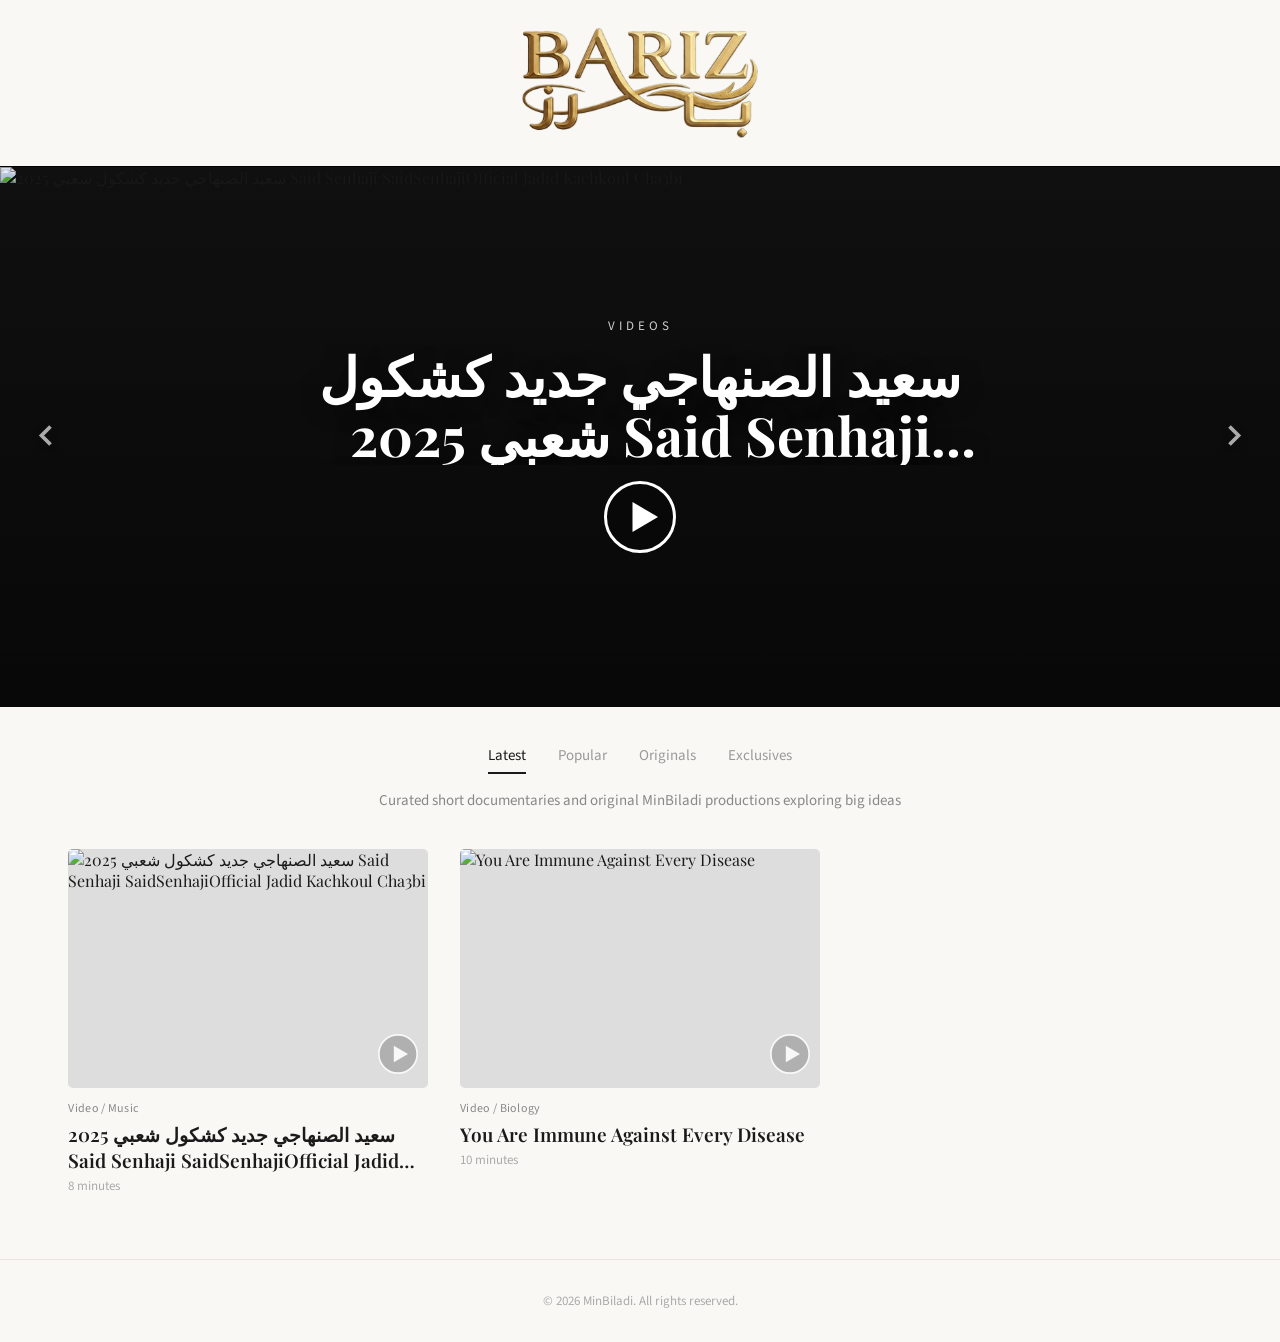
==== index.html @ 568f2a6a "Remove directors and producers from video data Removed directors and producers from video details." ====
<!DOCTYPE html>
<html lang="nl">
<head>
<meta charset="UTF-8">
<meta name="viewport" content="width=device-width, initial-scale=1.0">
<title>MinBiladi — Videos</title>
<link href="https://fonts.googleapis.com/css2?family=Playfair+Display:ital,wght@0,400;0,600;0,700;1,400&family=Source+Sans+3:wght@300;400;500;600&display=swap" rel="stylesheet">
<style>
  *, *::before, *::after { margin: 0; padding: 0; box-sizing: border-box; }

  :root {
    --brand: #b5432a;
    --brand-dark: #933522;
    --bg: #faf8f5;
    --text: #1a1a1a;
    --text-light: #555;
    --text-muted: #888;
    --border: #e8e4df;
    --card-bg: #fff;
    --serif: 'Playfair Display', Georgia, serif;
    --sans: 'Source Sans 3', 'Segoe UI', sans-serif;
  }

  html { scroll-behavior: smooth; }

  body {
    font-family: var(--serif);
    background: var(--bg);
    color: var(--text);
    min-height: 100vh;
    -webkit-font-smoothing: antialiased;
  }

  /* ─── NAV ─── */
  .nav {
    display: flex; align-items: center; justify-content: center;
    padding: clamp(18px, 3vw, 28px) clamp(16px, 4vw, 40px);
    background: var(--bg);
    border-bottom: 1px solid #000;
  }
  .nav-brand {
    display: inline-block;
    cursor: pointer;
    transition: opacity .3s;
    line-height: 0;
  }
  .nav-brand:hover { opacity: .85; }
  .nav-logo {
    height: clamp(72px, 11vw, 110px);
    width: auto;
    display: block;
    border-radius: 8px;
  }

  /* ─── HERO ─── */
  .hero {
    position: relative; width: 100%;
    height: clamp(260px, 55vw, 540px);
    overflow: hidden; background: #111;
  }
  .hero-img {
    width: 100%; height: 100%; object-fit: cover;
    transition: transform .7s ease;
  }
  .hero:hover .hero-img { transform: scale(1.03); }
  .hero-overlay {
    position: absolute; inset: 0;
    background: linear-gradient(180deg, rgba(0,0,0,.08) 0%, rgba(0,0,0,.55) 100%);
    display: flex; flex-direction: column;
    align-items: center; justify-content: center;
    gap: 10px; cursor: pointer;
    padding: 0 clamp(48px, 10vw, 80px);
  }
  .hero-tag {
    font-family: var(--sans);
    font-size: clamp(10px, 1.2vw, 13px);
    letter-spacing: 4px; text-transform: uppercase;
    color: rgba(255,255,255,.8);
  }
  .hero-title {
    font-size: clamp(22px, 5vw, 54px);
    font-weight: 700; color: #fff;
    text-shadow: 0 2px 24px rgba(0,0,0,.45);
    text-align: center; line-height: 1.12;
    max-width: 700px;
    overflow-wrap: break-word;
    word-wrap: break-word;
    /* Max 2 regels */
    display: -webkit-box;
    -webkit-line-clamp: 2;
            line-clamp: 2;
    -webkit-box-orient: vertical;
    overflow: hidden;
  }
  .hero-play-btn {
    margin-top: 6px; transition: transform .35s;
  }
  .hero-play-btn svg {
    width: clamp(48px, 8vw, 72px);
    height: clamp(48px, 8vw, 72px);
  }
  .hero:hover .hero-play-btn { transform: scale(1.12); }

  .hero-arrow {
    position: absolute; top: 50%; transform: translateY(-50%);
    background: none; border: none; cursor: pointer;
    opacity: .65; transition: opacity .3s;
    padding: 10px;
    filter: drop-shadow(0 1px 4px rgba(0,0,0,.5));
  }
  .hero-arrow:hover { opacity: 1; }
  .hero-arrow.l { left: clamp(4px, 1.5vw, 18px); }
  .hero-arrow.r { right: clamp(4px, 1.5vw, 18px); }
  .hero-arrow svg {
    width: clamp(26px, 4vw, 36px);
    height: clamp(26px, 4vw, 36px);
  }

  /* ─── TABS ─── */
  .tabs-wrap {
    text-align: center;
    padding: clamp(24px, 4vw, 36px) clamp(16px, 3vw, 24px) 0;
  }
  .tabs {
    display: inline-flex;
    gap: clamp(16px, 3vw, 32px);
    font-family: var(--sans);
    font-size: clamp(13px, 1.4vw, 15px);
    max-width: 100%;
    overflow-x: auto;
    -webkit-overflow-scrolling: touch;
    scrollbar-width: none;
    padding-bottom: 2px;
  }
  .tabs::-webkit-scrollbar { display: none; }
  .tab {
    cursor: pointer; padding-bottom: 6px;
    color: #999; border-bottom: 2px solid transparent;
    transition: all .3s;
    white-space: nowrap;
    flex-shrink: 0;
  }
  .tab:hover { color: var(--text); }
  .tab.active { color: var(--text); border-bottom-color: var(--text); }
  .tabs-sub {
    font-family: var(--sans);
    font-size: clamp(13px, 1.4vw, 15px);
    color: var(--text-muted);
    margin-top: 14px;
    line-height: 1.5;
    padding: 0 clamp(16px, 3vw, 24px);
  }

  /* ─── GRID ─── */
  .grid {
    display: grid;
    grid-template-columns: repeat(3, 1fr);
    gap: clamp(20px, 2.5vw, 32px);
    padding: clamp(24px, 4vw, 36px) clamp(16px, 3vw, 40px) clamp(40px, 6vw, 64px);
    max-width: 1220px;
    margin: 0 auto;
  }
  .card { cursor: pointer; transition: transform .3s; }
  .card:hover { transform: translateY(-5px); }
  .card-thumb {
    position: relative; width: 100%; aspect-ratio: 3/2;
    border-radius: 5px; overflow: hidden; background: #ddd;
  }
  .card-thumb img {
    width: 100%; height: 100%; object-fit: cover;
    transition: transform .5s;
  }
  .card:hover .card-thumb img { transform: scale(1.06); }
  .card-play {
    position: absolute; bottom: 10px; right: 10px;
    opacity: .8; transition: all .3s;
  }
  .card:hover .card-play { opacity: 1; transform: scale(1.1); }
  .card-meta {
    display: flex; align-items: center; gap: 6px;
    font-family: var(--sans); font-size: 12px;
    color: var(--text-muted); margin-top: 12px; letter-spacing: .3px;
  }
  .card-title {
    font-size: clamp(16px, 1.7vw, 19px);
    font-weight: 600; line-height: 1.35;
    margin-top: 5px; color: var(--text);
    overflow-wrap: break-word;
    word-wrap: break-word;
    /* Max 2 regels — kapt af met ... bij langere titels */
    display: -webkit-box;
    -webkit-line-clamp: 2;
            line-clamp: 2;
    -webkit-box-orient: vertical;
    overflow: hidden;
  }
  .card-dur {
    font-family: var(--sans); font-size: 13px;
    color: #aaa; margin-top: 3px;
  }

  /* ─── DETAIL ─── */
  .detail {
    max-width: 860px;
    margin: 0 auto;
    padding: 0 clamp(16px, 3vw, 40px) clamp(40px, 6vw, 64px);
  }
  .back-btn {
    display: inline-flex; align-items: center; gap: 6px;
    font-family: var(--sans); font-size: 13px;
    letter-spacing: 1.2px; text-transform: uppercase;
    color: var(--text-muted); cursor: pointer;
    background: none; border: none; padding: 24px 0;
    transition: color .3s;
  }
  .back-btn:hover { color: var(--brand); }

  .video-wrap {
    position: relative; width: 100%;
    padding-bottom: 56.25%; /* 16:9 */
    border-radius: 5px; overflow: hidden;
    background: #000;
  }
  .video-wrap iframe,
  .video-wrap > div,
  #ytPlayer {
    position: absolute; inset: 0;
    width: 100%; height: 100%; border: 0;
  }

  .detail-title {
    font-size: clamp(22px, 3.4vw, 34px);
    font-weight: 700; line-height: 1.22;
    margin-top: 26px;
    overflow-wrap: break-word;
    word-wrap: break-word;
    /* Max 3 regels voor de beschrijving */
    display: -webkit-box;
    -webkit-line-clamp: 3;
            line-clamp: 3;
    -webkit-box-orient: vertical;
    overflow: hidden;
  }
  .detail-body {
    font-family: var(--sans);
    font-size: clamp(15px, 1.6vw, 17px);
    line-height: 1.78; color: #444;
    margin-top: 18px;
  }
  .detail-body p { margin-bottom: 16px; }

  .detail-credits {
    margin-top: 24px; padding-top: 18px;
    border-top: 1px solid var(--border);
    font-family: var(--sans); font-size: 14px;
    color: var(--text-muted); line-height: 2;
  }
  .detail-credits strong { color: var(--text-light); font-weight: 600; }

  .more-section {
    padding-top: 36px; margin-top: 36px;
    border-top: 1px solid var(--border); clear: both;
  }
  .more-title {
    font-size: clamp(18px, 2.2vw, 22px);
    font-weight: 600; margin-bottom: 24px;
  }
  .more-grid {
    display: grid;
    grid-template-columns: repeat(3, 1fr);
    gap: clamp(16px, 2vw, 24px);
  }

  /* ─── FADE ─── */
  .fade-in { animation: fadeUp .45s ease forwards; }
  @keyframes fadeUp {
    from { opacity: 0; transform: translateY(14px); }
    to { opacity: 1; transform: translateY(0); }
  }

  /* ─── FOOTER ─── */
  .footer {
    text-align: center; padding: 32px 24px;
    font-family: var(--sans); font-size: 13px;
    color: #aaa; border-top: 1px solid var(--border);
  }

  /* ─── RESPONSIVE ─── */
  @media (max-width: 1024px) {
    .grid { grid-template-columns: repeat(2, 1fr); }
    .more-grid { grid-template-columns: repeat(2, 1fr); }
  }
  @media (max-width: 600px) {
    .grid { grid-template-columns: 1fr; }
    .more-grid { grid-template-columns: 1fr; }
    .hero-overlay { gap: 6px; }
    .hero-title { padding: 0 8px; }
    .nav-logo { height: 80px; }
  }
  @media (max-width: 360px) {
    .nav { padding: 14px 12px; }
    .nav-logo { height: 68px; }
    .tabs { gap: 14px; }
    .grid { padding: 20px 12px 36px; gap: 18px; }
    .detail { padding: 0 12px 36px; }
  }
  /* Touch devices: disable hover-driven scale on hero (better UX) */
  @media (hover: none) {
    .hero:hover .hero-img { transform: none; }
    .hero:hover .hero-play-btn { transform: none; }
    .card:hover { transform: none; }
    .card:hover .card-thumb img { transform: none; }
  }
</style>
</head>
<body>

<!-- NAV -->
<nav class="nav" id="top">
  <div class="nav-brand" onclick="showHome()" role="button" aria-label="Ga naar homepagina">
    <img src="BARIZ_Logo1.png" alt="BARIZ" class="nav-logo">
  </div>
</nav>

<!-- HOME VIEW -->
<div id="homeView">
  <!-- Hero -->
  <div class="hero" id="heroSection">
    <img class="hero-img" id="heroImg" alt="">
    <div class="hero-overlay" onclick="openFeatured()">
      <span class="hero-tag">Videos</span>
      <h1 class="hero-title" id="heroTitle"></h1>
      <div class="hero-play-btn">
        <svg width="72" height="72" viewBox="0 0 48 48" fill="none">
          <circle cx="24" cy="24" r="23" stroke="#fff" stroke-width="2" fill="rgba(0,0,0,.25)"/>
          <polygon points="19,14 36,24 19,34" fill="#fff"/>
        </svg>
      </div>
    </div>
    <button class="hero-arrow l" onclick="event.stopPropagation();prevHero()">
      <svg width="36" height="36" viewBox="0 0 24 24" fill="none" stroke="#fff" stroke-width="2.5"><polyline points="15 18 9 12 15 6"/></svg>
    </button>
    <button class="hero-arrow r" onclick="event.stopPropagation();nextHero()">
      <svg width="36" height="36" viewBox="0 0 24 24" fill="none" stroke="#fff" stroke-width="2.5"><polyline points="9 6 15 12 9 18"/></svg>
    </button>
  </div>

  <!-- Tabs -->
  <div class="tabs-wrap">
    <div class="tabs">
      <span class="tab active" onclick="setTab(this)">Latest</span>
      <span class="tab" onclick="setTab(this)">Popular</span>
      <span class="tab" onclick="setTab(this)">Originals</span>
      <span class="tab" onclick="setTab(this)">Exclusives</span>
    </div>
    <p class="tabs-sub">Curated short documentaries and original MinBiladi productions exploring big ideas</p>
  </div>

  <!-- Grid -->
  <div class="grid" id="videoGrid"></div>
</div>

<!-- DETAIL VIEW -->
<div id="detailView" style="display:none;">
  <div class="detail fade-in">
    <button class="back-btn" onclick="showHome()">
      <svg width="20" height="20" viewBox="0 0 24 24" fill="none" stroke="currentColor" stroke-width="2"><polyline points="15 18 9 12 15 6"/></svg>
      Back to videos
    </button>

    <div class="video-wrap">
      <div id="ytPlayer"></div>
    </div>

    <h1 class="detail-title" id="detailTitle"></h1>

    <div class="detail-body" id="detailBody"></div>

    <div class="detail-credits" id="detailCredits"></div>

    <div class="more-section">
      <h2 class="more-title">More videos</h2>
      <div class="more-grid" id="moreGrid"></div>
    </div>
  </div>
</div>

<footer class="footer">© 2026 MinBiladi. All rights reserved.</footer>

<script>
const VIDEOS = [
  {
    // Vanaf id tot en met producers, zijn eigenschappen van 1 video!
    id: 1,
    title: "سعيد الصنهاجي جديد كشكول شعبي 2025 Said Senhaji SaidSenhajiOfficial Jadid Kachkoul Cha3bi",
    subtitle: "سعيد الصنهاجي جديد كشكول شعبي 2025 Said Senhaji",
    category: "Music",
    type: "Video",
    duration: "8 minutes",
    ytId: "CWGvwpS-5g0",
    thumb: "https://img.youtube.com/vi/CWGvwpS-5g0/maxresdefault.jpg",
    description: [
  "★ قناة نجوم المحمدية مسرار | قناة تمنحك العيش في عالم الفن والفنانين + فن شعبي مغربي - لا تنسوا الإشتراك في القناة والإعجاب بالفيديو%nليصلكم كل جديد. #chaabi #senhaji #cha3bi"
    ]
  },
  {
    id: 2,
    title: "You Are Immune Against Every Disease",
    subtitle: "Your body already has a weapon against every possible disease — even ones that don't exist yet",
    category: "Biology",
    type: "Video",
    duration: "10 minutes",
    ytId: "LmpuerlbJu0",
    thumb: "https://img.youtube.com/vi/LmpuerlbJu0/maxresdefault.jpg",
    description: [
      "You are immune against every disease. Your body is capable of producing a specific weapon against any possible infection — even ones that have never existed and never will. How is this possible?",
    ]
  }
];

let heroIdx = 0;

// ─── SVG helpers ───
function playCircle(s) {
  return `<svg width="${s}" height="${s}" viewBox="0 0 48 48" fill="none">
    <circle cx="24" cy="24" r="23" stroke="#fff" stroke-width="2" fill="rgba(0,0,0,.25)"/>
    <polygon points="19,14 36,24 19,34" fill="#fff"/>
  </svg>`;
}

// ─── RENDER HERO ───
function renderHero() {
  const v = VIDEOS[heroIdx];
  document.getElementById('heroImg').src = v.thumb;
  document.getElementById('heroImg').alt = v.title;
  document.getElementById('heroTitle').textContent = v.title;
}

function nextHero() { heroIdx = (heroIdx + 1) % VIDEOS.length; renderHero(); }
function prevHero() { heroIdx = (heroIdx - 1 + VIDEOS.length) % VIDEOS.length; renderHero(); }
function openFeatured() { openVideo(VIDEOS[heroIdx].id); }

// ─── RENDER GRID ───
function renderGrid() {
  const el = document.getElementById('videoGrid');
  el.innerHTML = VIDEOS.map((v, i) => `
    <div class="card fade-in" style="animation-delay:${i * .07}s" onclick="openVideo(${v.id})">
      <div class="card-thumb">
        <img src="${v.thumb}" alt="${v.title}" loading="lazy">
        <div class="card-play">${playCircle(40)}</div>
      </div>
      <div class="card-meta"><span>${v.type} / ${v.category}</span></div>
      <div class="card-title">${v.title}</div>
      <div class="card-dur">${v.duration}</div>
    </div>
  `).join('');
}

// ─── YOUTUBE IFRAME API ───
// We use the official IFrame Player API instead of a raw iframe.
// This guarantees that playsInline=1 is honored on iOS so the video
// stays on the website instead of opening the YouTube app or going
// to a fullscreen redirect. youtube-nocookie.com is used for better
// mobile compatibility.
let ytPlayer = null;
let ytApiReady = false;
let pendingVideoId = null;

// Load the IFrame API once
(function loadYouTubeAPI() {
  const tag = document.createElement('script');
  tag.src = 'https://www.youtube.com/iframe_api';
  document.head.appendChild(tag);
})();

// Called automatically by the YouTube API when ready
window.onYouTubeIframeAPIReady = function () {
  ytApiReady = true;
  if (pendingVideoId) {
    createPlayer(pendingVideoId);
    pendingVideoId = null;
  }
};

function cleanYtId(ytId) {
  // Strip any stray query string ("abc?list=xyz" → "abc")
  return String(ytId).split('?')[0].split('&')[0];
}

function createPlayer(videoId) {
  // If a player already exists, just load the new video into it
  if (ytPlayer && typeof ytPlayer.loadVideoById === 'function') {
    ytPlayer.loadVideoById(videoId);
    return;
  }

  ytPlayer = new YT.Player('ytPlayer', {
    host: 'https://www.youtube-nocookie.com',
    videoId: videoId,
    playerVars: {
      rel: 0,
      modestbranding: 1,
      playsinline: 1,   // critical for iOS — keeps video inline
      fs: 1,            // allow fullscreen button
      enablejsapi: 1,
      origin: window.location.origin
    },
    events: {
      onReady: function (e) {
        // Try to start playback automatically (may be blocked by
        // the browser without a user gesture; the user can still tap play)
        try { e.target.playVideo(); } catch (err) {}
      }
    }
  });
}

function destroyPlayer() {
  if (ytPlayer && typeof ytPlayer.destroy === 'function') {
    ytPlayer.destroy();
  }
  ytPlayer = null;
  // Restore the placeholder div so the API can re-mount next time
  const wrap = document.querySelector('.video-wrap');
  if (wrap && !document.getElementById('ytPlayer')) {
    const div = document.createElement('div');
    div.id = 'ytPlayer';
    wrap.appendChild(div);
  }
}

// ─── OPEN VIDEO ───
function openVideo(id) {
  const v = VIDEOS.find(x => x.id === id);
  if (!v) return;

  document.getElementById('homeView').style.display = 'none';
  const dv = document.getElementById('detailView');
  dv.style.display = 'block';

  // Reset fade
  const detail = dv.querySelector('.detail');
  detail.classList.remove('fade-in');
  void detail.offsetWidth;
  detail.classList.add('fade-in');

  const cleanId = cleanYtId(v.ytId);
  if (ytApiReady) {
    createPlayer(cleanId);
  } else {
    // API not loaded yet — queue it up
    pendingVideoId = cleanId;
  }

  document.getElementById('detailTitle').textContent = v.subtitle;

  // Body
  const bodyHtml = v.description.map(p => `<p>${p}</p>`).join('');
  document.getElementById('detailBody').innerHTML = bodyHtml;


  // More videos
  const others = VIDEOS.filter(x => x.id !== v.id).slice(0, 3);
  document.getElementById('moreGrid').innerHTML = others.map(o => `
    <div class="card" onclick="openVideo(${o.id})">
      <div class="card-thumb">
        <img src="${o.thumb}" alt="${o.title}" loading="lazy">
        <div class="card-play">${playCircle(36)}</div>
      </div>
      <div class="card-meta"><span>${o.type} / ${o.category}</span></div>
      <div class="card-title">${o.title}</div>
      <div class="card-dur">${o.duration}</div>
    </div>
  `).join('');

  window.scrollTo({ top: 0, behavior: 'smooth' });
}

// ─── SHOW HOME ───
function showHome() {
  destroyPlayer();
  document.getElementById('detailView').style.display = 'none';
  document.getElementById('homeView').style.display = 'block';
  window.scrollTo({ top: 0, behavior: 'smooth' });
}

// ─── TABS ───
function setTab(el) {
  document.querySelectorAll('.tab').forEach(t => t.classList.remove('active'));
  el.classList.add('active');
}

// ─── INIT ───
renderHero();
renderGrid();
</script>
</body>
</html>
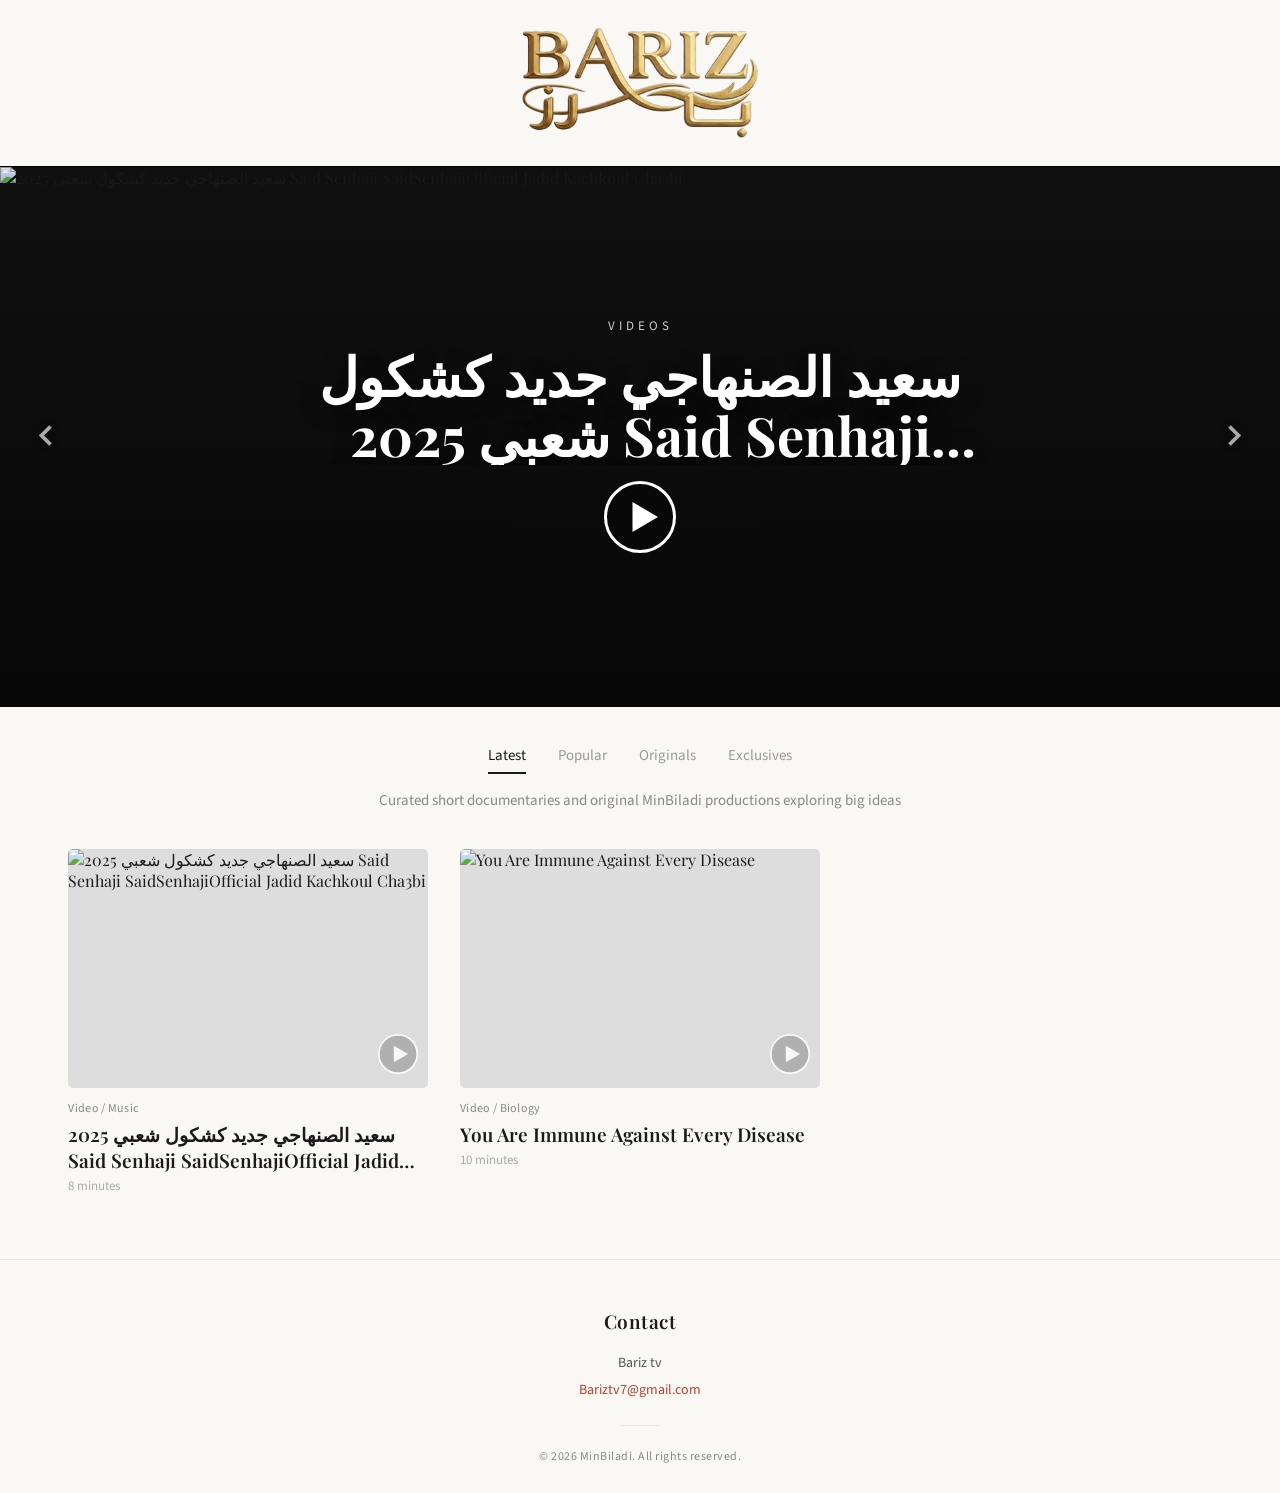
==== commit f0858354: "Revamp footer layout and content in index.html" ====
--- a/index.html
+++ b/index.html
@@ -280,9 +280,54 @@
 
   /* ─── FOOTER ─── */
   .footer {
-    text-align: center; padding: 32px 24px;
-    font-family: var(--sans); font-size: 13px;
-    color: #aaa; border-top: 1px solid var(--border);
+    border-top: 1px solid var(--border);
+    padding: clamp(32px, 5vw, 48px) clamp(16px, 4vw, 40px) 28px;
+    background: var(--bg);
+    font-family: var(--sans);
+  }
+  .footer-inner {
+    max-width: 1220px;
+    margin: 0 auto;
+    display: flex;
+    flex-direction: column;
+    align-items: center;
+    gap: 18px;
+    text-align: center;
+  }
+  .footer-heading {
+    font-family: var(--serif);
+    font-size: clamp(16px, 1.8vw, 19px);
+    font-weight: 600;
+    color: var(--text);
+    letter-spacing: .5px;
+  }
+  .footer-contact {
+    display: flex;
+    flex-direction: column;
+    gap: 4px;
+    font-size: 14px;
+    color: var(--text-light);
+    line-height: 1.7;
+  }
+  .footer-contact a {
+    color: var(--brand);
+    text-decoration: none;
+    transition: color .3s;
+  }
+  .footer-contact a:hover {
+    color: var(--brand-dark);
+    text-decoration: underline;
+  }
+  .footer-divider {
+    width: 40px;
+    height: 1px;
+    background: var(--border);
+    margin: 4px 0;
+  }
+  .footer-copy {
+    font-size: 12px;
+    color: var(--text-muted);
+    letter-spacing: .5px;
   }
 
   /* ─── RESPONSIVE ─── */
@@ -385,7 +430,18 @@
   </div>
 </div>
 
-<footer class="footer">© 2026 MinBiladi. All rights reserved.</footer>
+<!-- FOOTER -->
+<footer class="footer">
+  <div class="footer-inner">
+    <div class="footer-heading">Contact</div>
+    <div class="footer-contact">
+      <span>Bariz tv</span>
+      <a href="mailto:Bariztv7@gmail.com">Bariztv7@gmail.com</a>
+    </div>
+    <div class="footer-divider"></div>
+    <div class="footer-copy">© 2026 MinBiladi. All rights reserved.</div>
+  </div>
+</footer>
 
 <script>
 const VIDEOS = [
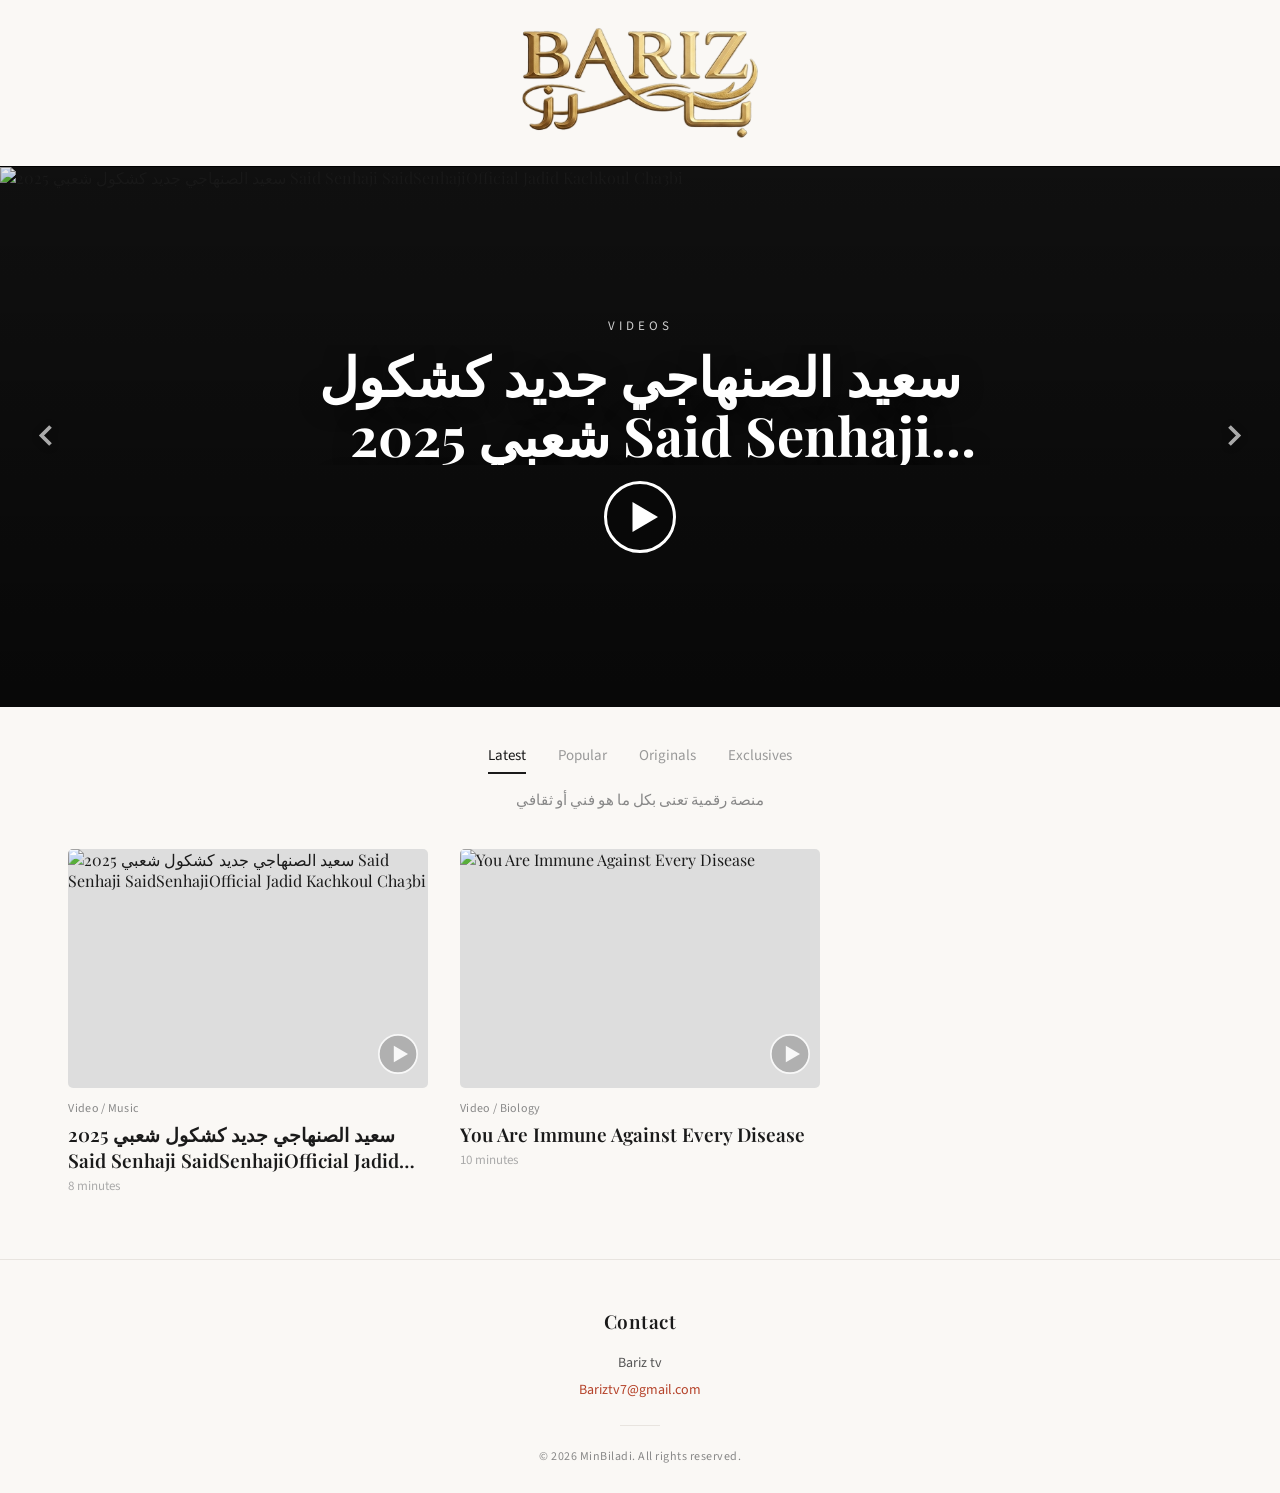
==== commit bce529b3: "Update subtitle text to Arabic" ====
--- a/index.html
+++ b/index.html
@@ -398,7 +398,7 @@
       <span class="tab" onclick="setTab(this)">Originals</span>
       <span class="tab" onclick="setTab(this)">Exclusives</span>
     </div>
-    <p class="tabs-sub">Curated short documentaries and original MinBiladi productions exploring big ideas</p>
+    <p class="tabs-sub">منصة رقمية تعنى بكل ما هو فني أو ثقافي</p>
   </div>
 
   <!-- Grid -->
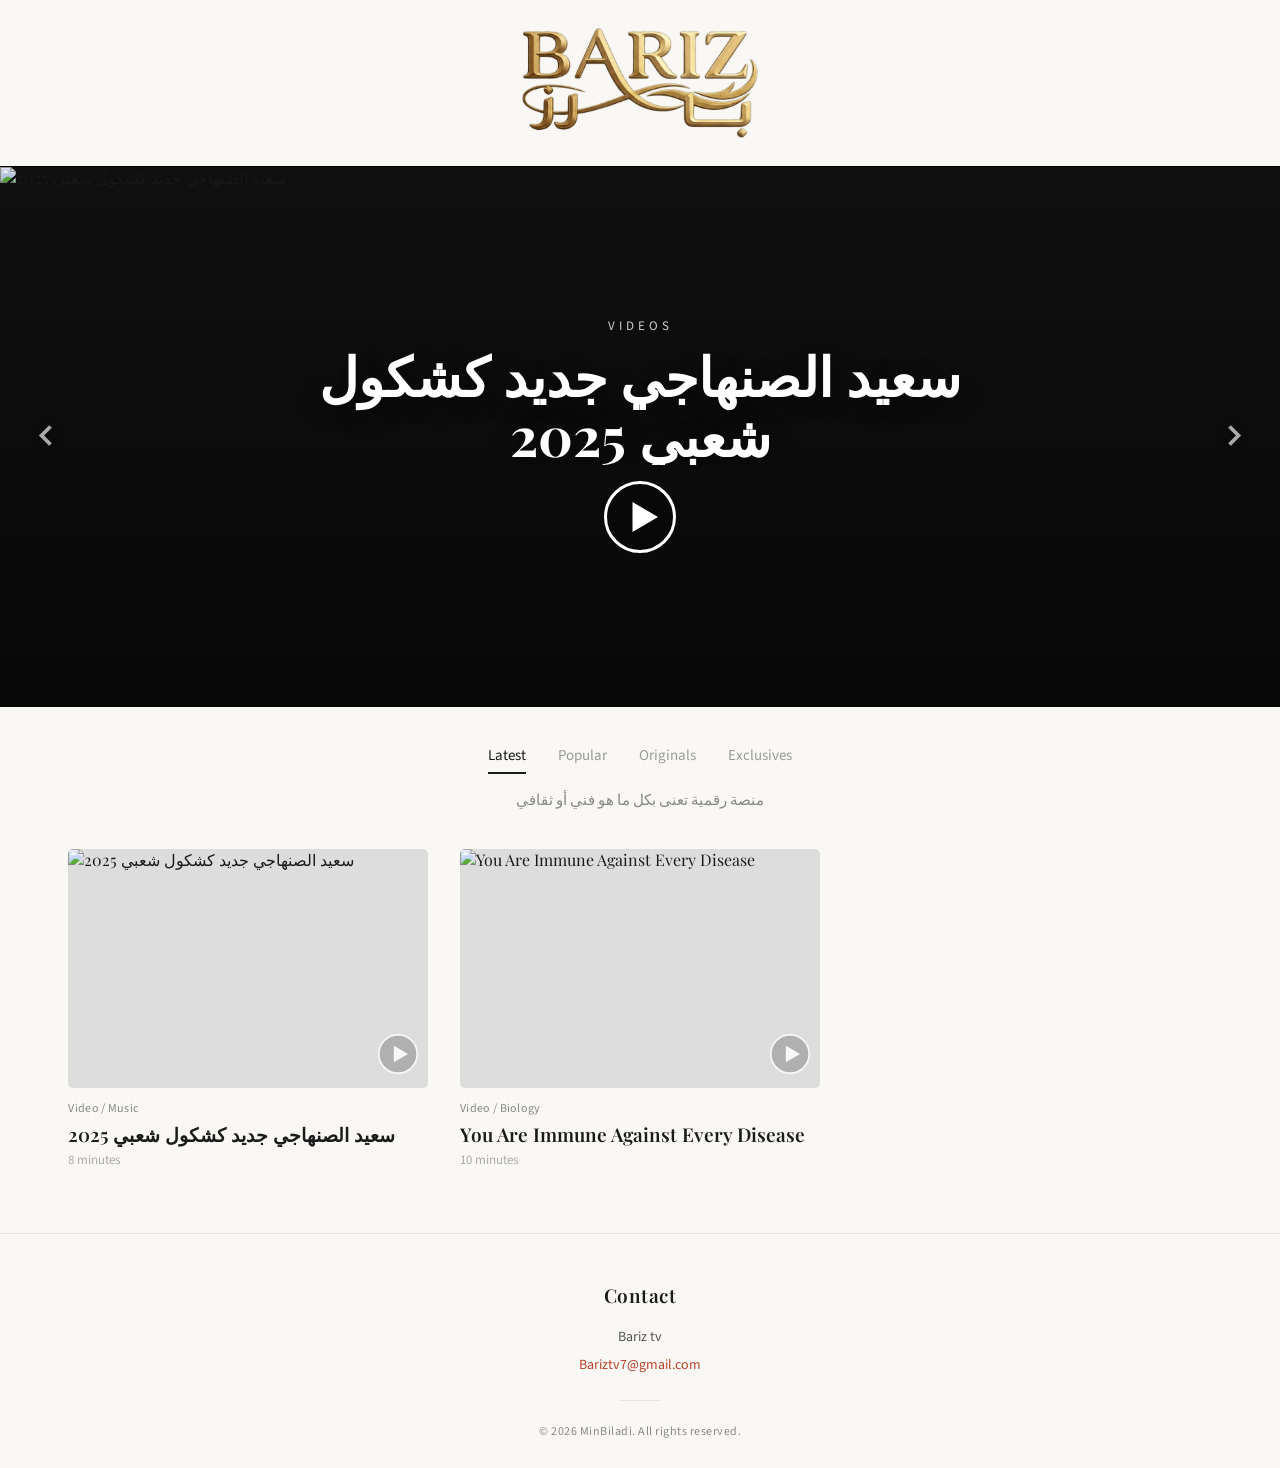
==== commit d422537d: "Fix video title and subtitle formatting" ====
--- a/index.html
+++ b/index.html
@@ -448,15 +448,15 @@
   {
     // Vanaf id tot en met producers, zijn eigenschappen van 1 video!
     id: 1,
-    title: "سعيد الصنهاجي جديد كشكول شعبي 2025 Said Senhaji SaidSenhajiOfficial Jadid Kachkoul Cha3bi",
-    subtitle: "سعيد الصنهاجي جديد كشكول شعبي 2025 Said Senhaji",
+    title: "سعيد الصنهاجي جديد كشكول شعبي 2025 ",
+    subtitle: "سعيد الصنهاجي جديد كشكول شعبي 2025 ",
     category: "Music",
     type: "Video",
     duration: "8 minutes",
     ytId: "CWGvwpS-5g0",
     thumb: "https://img.youtube.com/vi/CWGvwpS-5g0/maxresdefault.jpg",
     description: [
-  "★ قناة نجوم المحمدية مسرار | قناة تمنحك العيش في عالم الفن والفنانين + فن شعبي مغربي - لا تنسوا الإشتراك في القناة والإعجاب بالفيديو%nليصلكم كل جديد. #chaabi #senhaji #cha3bi"
+  "★ قناة نجوم  + فن شعبي مغربي - لا تنسوا الإشتراك في القناة والإعجاب بالفيديو%nليصلكم كل جديد. #chaabi #senhaji #cha3bi"
     ]
   },
   {
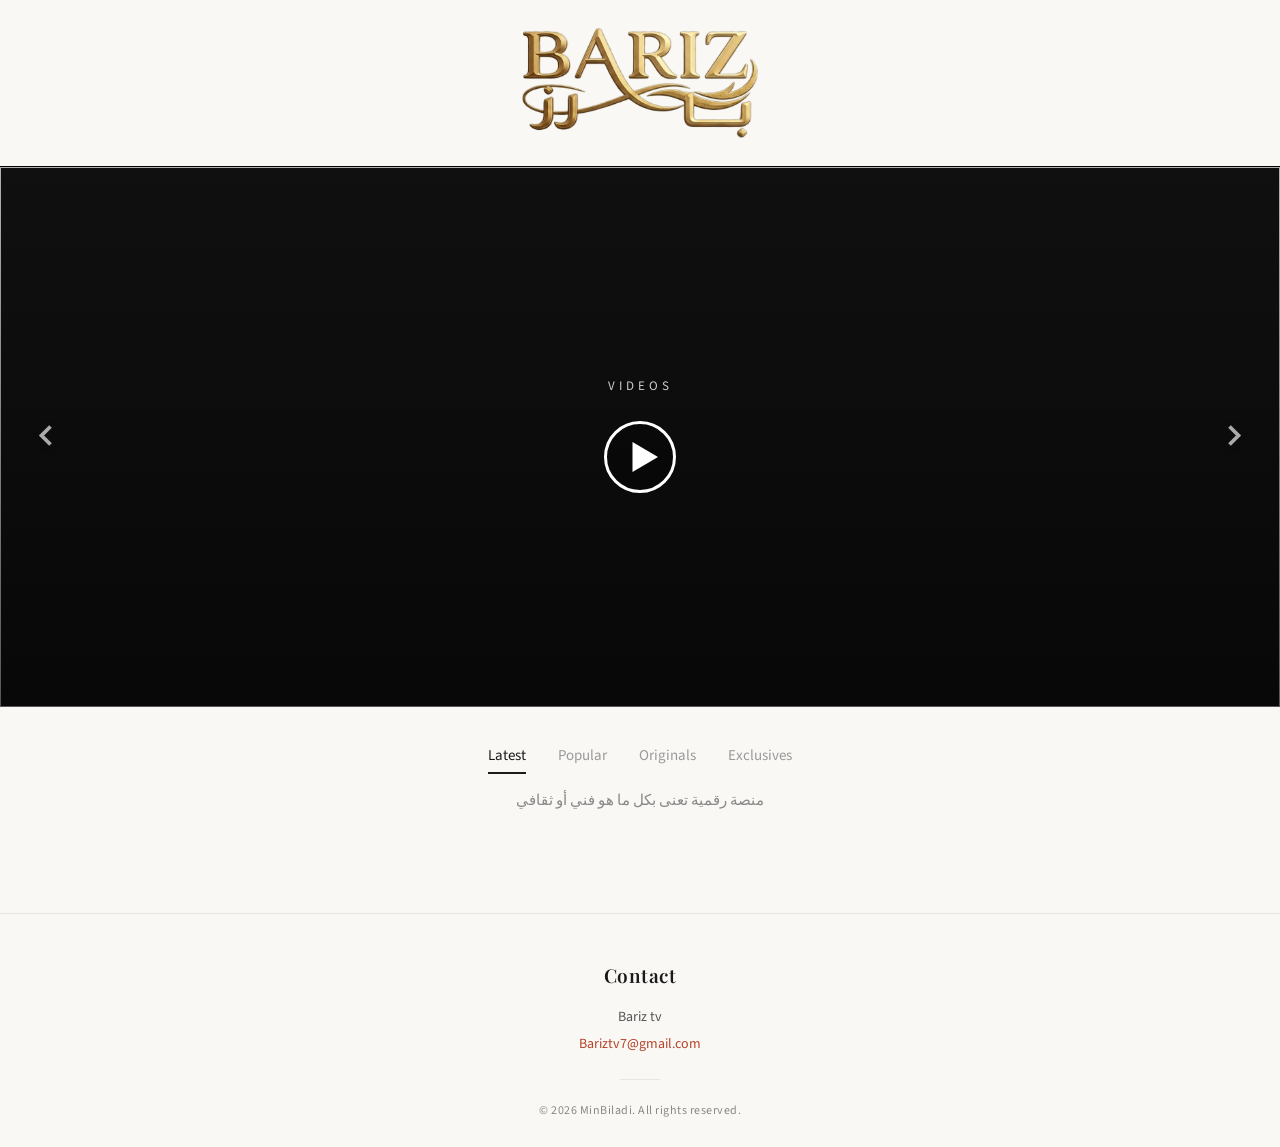
==== commit 5adfb58a: "Fix description text formatting in index.html Corrected the description text in index.html." ====
--- a/index.html
+++ b/index.html
@@ -456,7 +456,8 @@
     ytId: "CWGvwpS-5g0",
     thumb: "https://img.youtube.com/vi/CWGvwpS-5g0/maxresdefault.jpg",
     description: [
-  "★ قناة نجوم  + فن شعبي مغربي - لا تنسوا الإشتراك في القناة والإعجاب بالفيديو%nليصلكم كل جديد. #chaabi #senhaji #cha3bi"
+"قناة بارز تقدم لكم من عالم الفن الشعبي المحبوب من طرف المغاربة كشكول من طرف الفنان الشعبي سعيد الصنهاجي"
+],
     ]
   },
   {
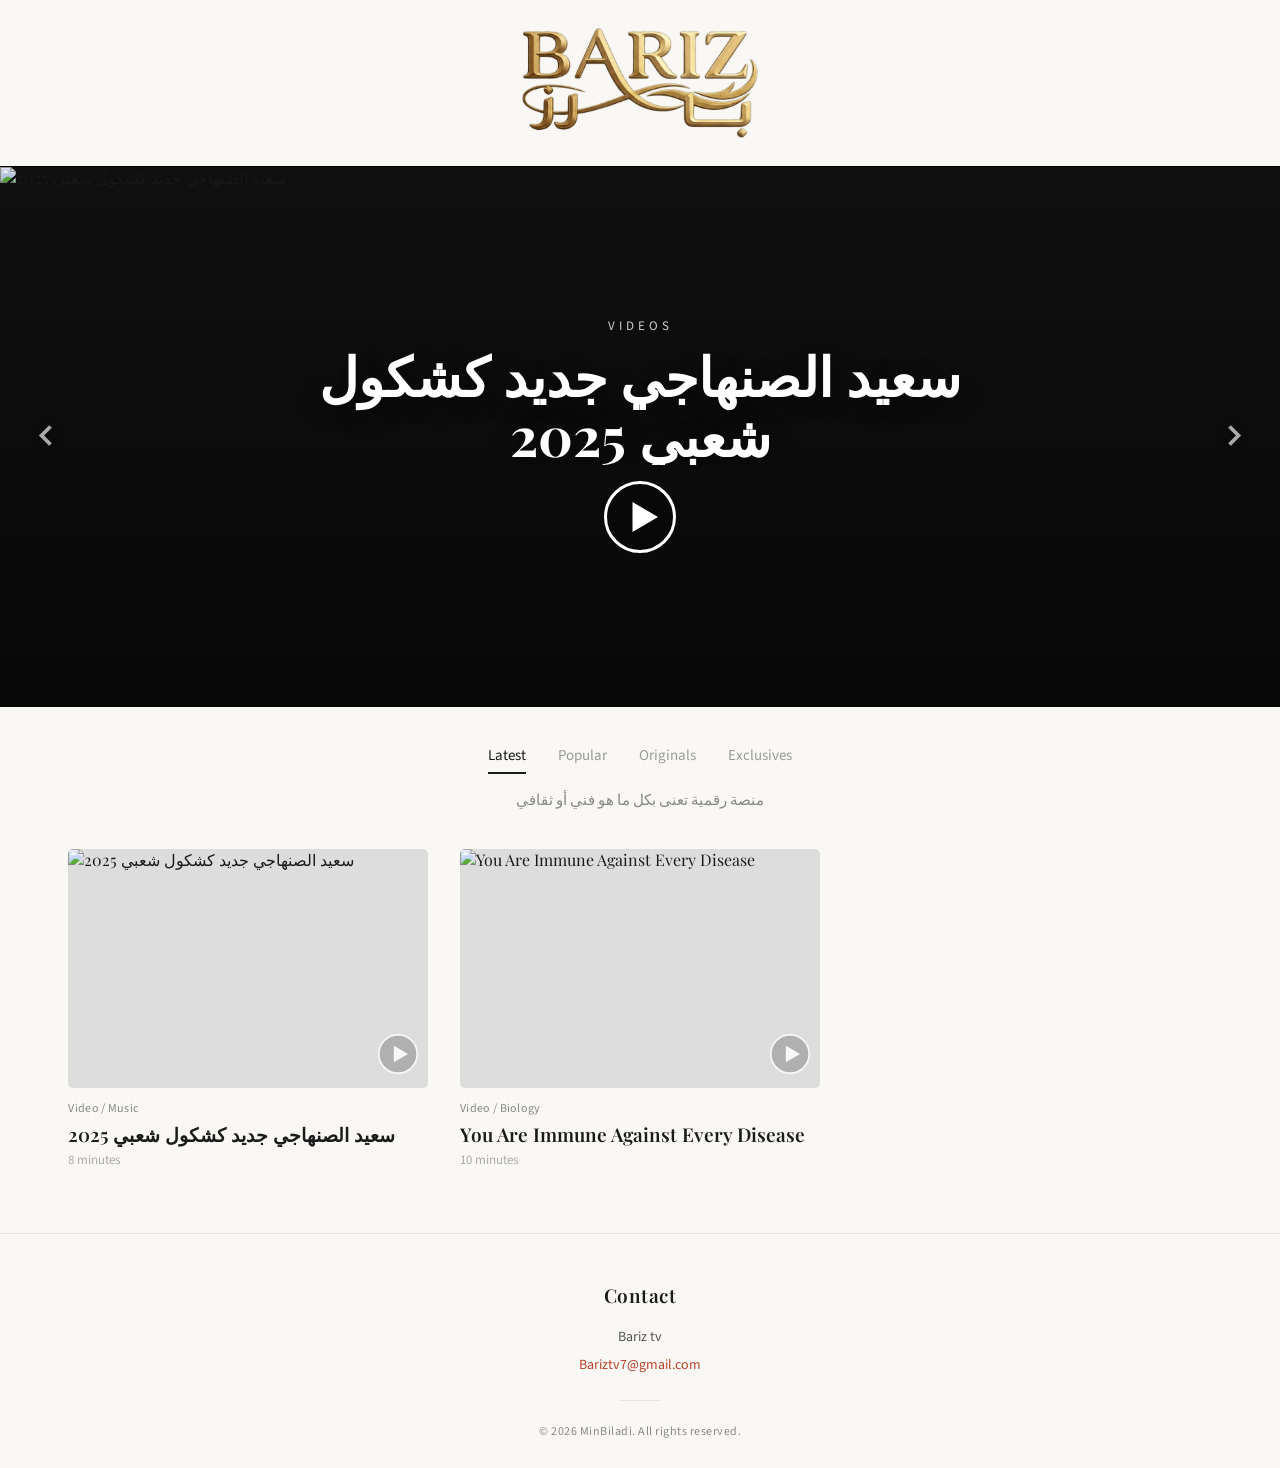
==== commit aed504ea: "Fix description formatting in index.html Removed unnecessary array brackets around description." ====
--- a/index.html
+++ b/index.html
@@ -457,8 +457,7 @@
     thumb: "https://img.youtube.com/vi/CWGvwpS-5g0/maxresdefault.jpg",
     description: [
 "قناة بارز تقدم لكم من عالم الفن الشعبي المحبوب من طرف المغاربة كشكول من طرف الفنان الشعبي سعيد الصنهاجي"
-],
-    ]
+]
   },
   {
     id: 2,
